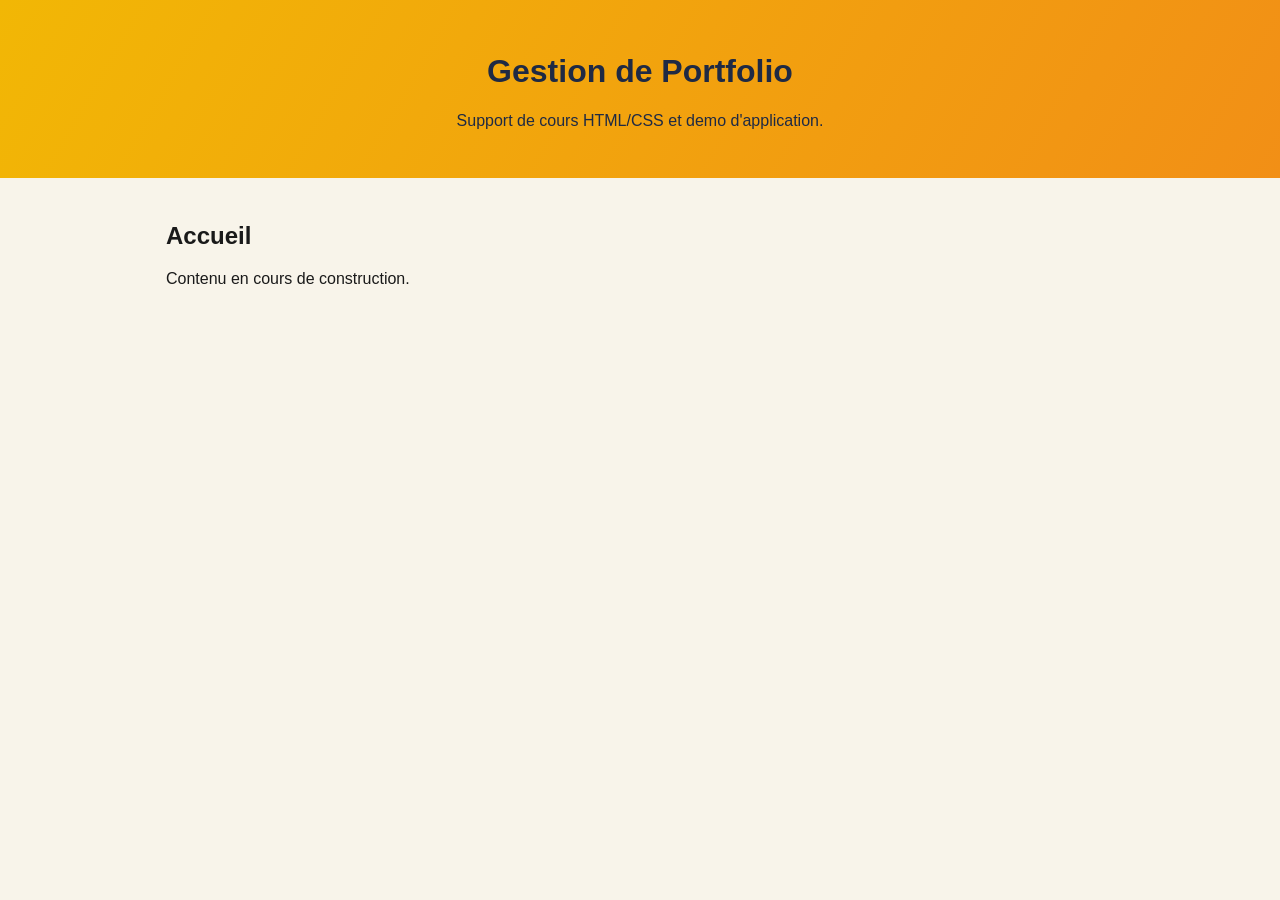
==== index.html @ 3a632401 "feat(template): ajouter entete commun sur toutes les pages" ====
<!DOCTYPE html>
<html lang="fr">
  <head>
    <meta charset="UTF-8" />
    <meta name="viewport" content="width=device-width, initial-scale=1.0" />
    <title>FULLSTACK_PORTFOLIO - Cours et Demo</title>
    <link rel="stylesheet" href="styles.css" />
  </head>
  <body>
    <header class="site-header">
      <h1>Gestion de Portfolio</h1>
      <p>Support de cours HTML/CSS et demo d'application.</p>
    </header>

    <main>
      <section>
        <h2>Accueil</h2>
        <p>Contenu en cours de construction.</p>
      </section>
    </main>
  </body>
</html>
---- styles.css ----
:root {
  --brand-900: #1f2a44;
  --paper: #f8f4ea;
}

* {
  box-sizing: border-box;
}

body {
  margin: 0;
  font-family: "Trebuchet MS", "Segoe UI", sans-serif;
  background: var(--paper);
  color: #1a1a1a;
}

.site-header {
  padding: 2rem 1rem;
  text-align: center;
  background: linear-gradient(120deg, #f2b705, #f28f16);
  color: var(--brand-900);
}

main {
  max-width: 980px;
  margin: 0 auto;
  padding: 1.5rem 1rem;
}
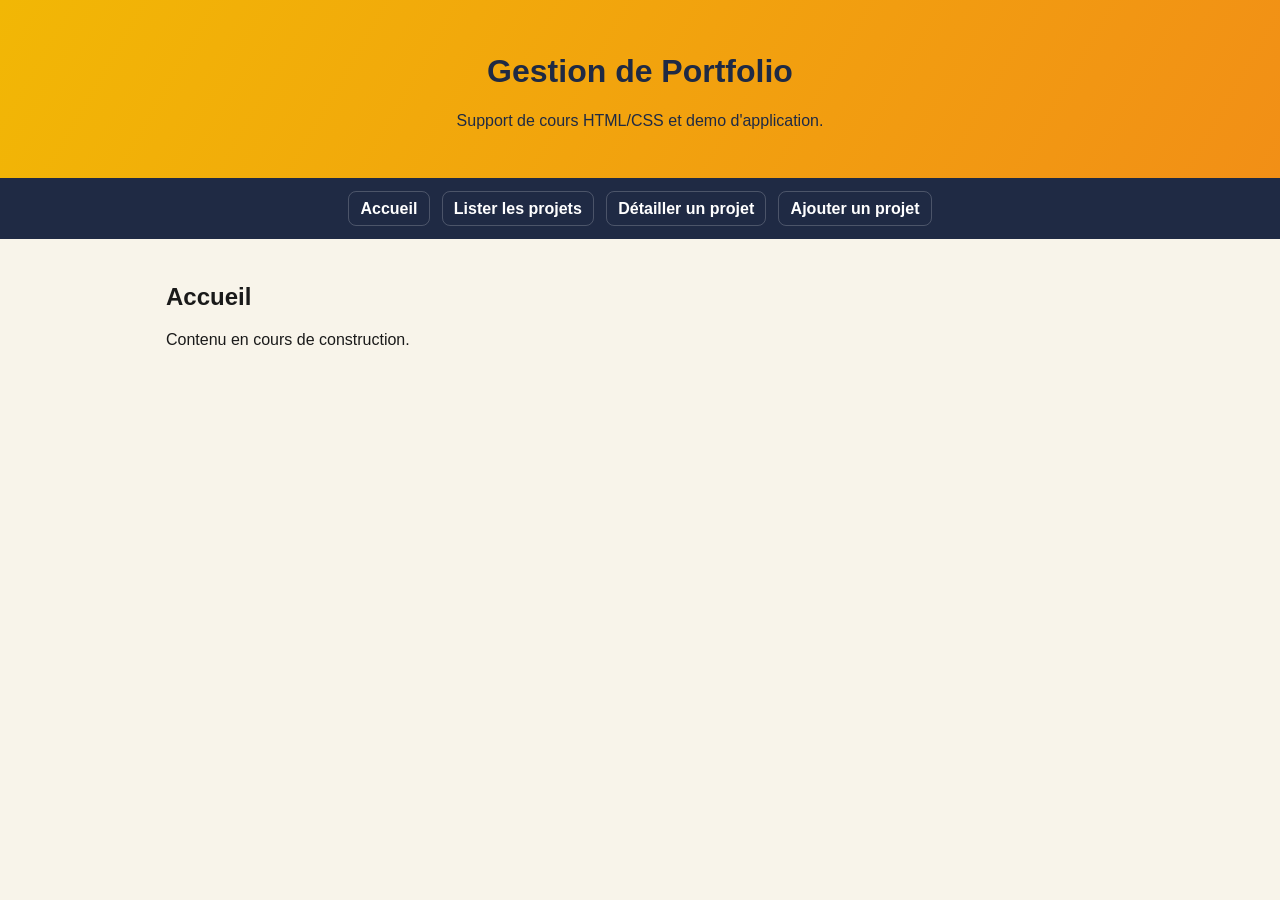
==== commit e272350d: "feat(template): ajouter navigation commune" ====
--- a/index.html
+++ b/index.html
@@ -12,6 +12,13 @@
       <p>Support de cours HTML/CSS et demo d'application.</p>
     </header>
 
+    <nav class="site-nav" aria-label="Navigation principale">
+      <a href="index.html">Accueil</a>
+      <a href="lister-projets.html">Lister les projets</a>
+      <a href="detailler-projet.html">Détailler un projet</a>
+      <a href="ajouter-projet.html">Ajouter un projet</a>
+    </nav>
+
     <main>
       <section>
         <h2>Accueil</h2>
--- a/styles.css
+++ b/styles.css
@@ -21,6 +21,29 @@
   color: var(--brand-900);
 }
 
+.site-nav {
+  display: flex;
+  flex-wrap: wrap;
+  gap: 0.75rem;
+  justify-content: center;
+  padding: 0.85rem 1rem;
+  background: #1f2a44;
+}
+
+.site-nav a {
+  text-decoration: none;
+  color: #ffffff;
+  font-weight: 700;
+  padding: 0.45rem 0.7rem;
+  border-radius: 8px;
+  border: 1px solid rgba(255, 255, 255, 0.2);
+}
+
+.site-nav a:hover,
+.site-nav a:focus-visible {
+  background: rgba(255, 255, 255, 0.2);
+}
+
 main {
   max-width: 980px;
   margin: 0 auto;
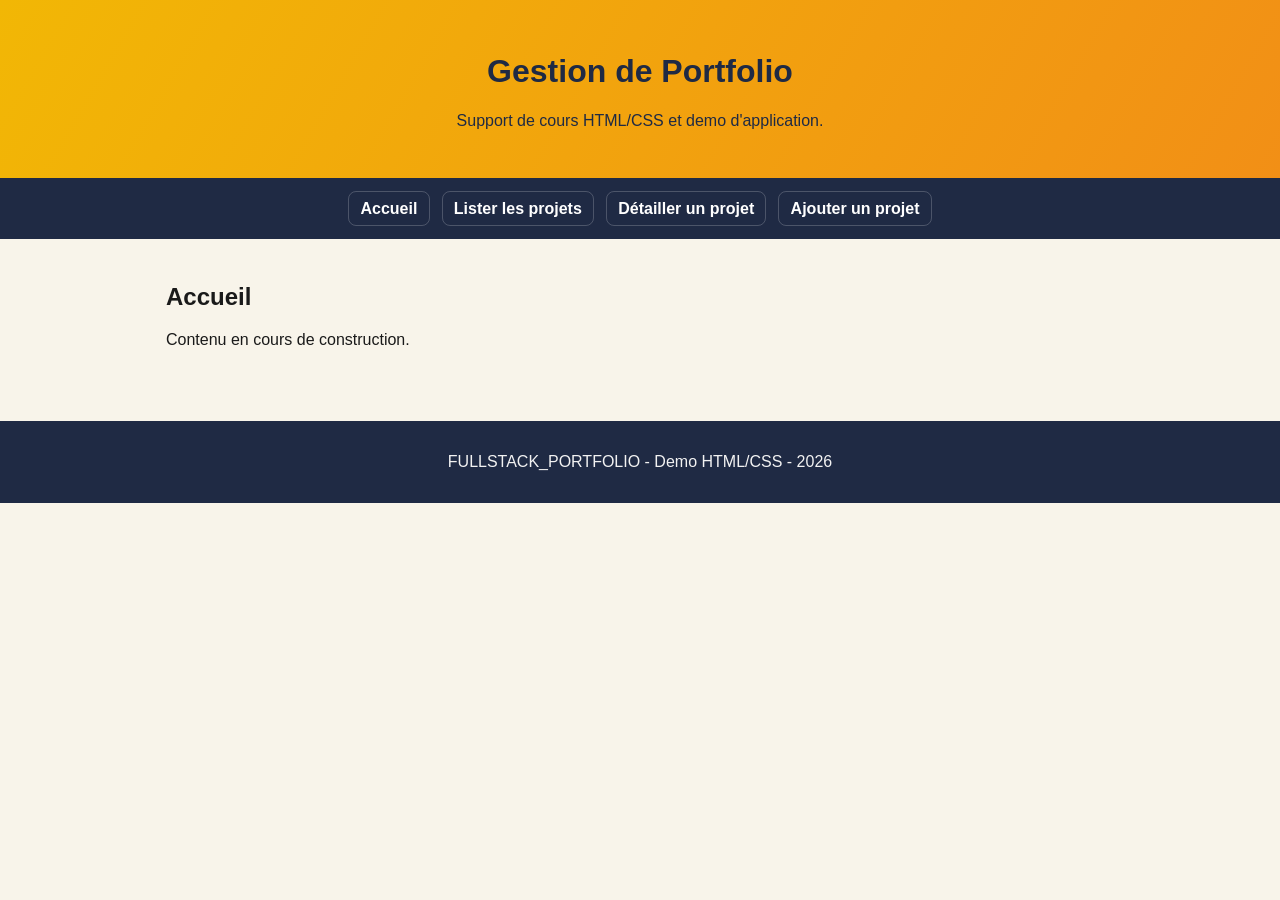
==== commit 5465bb12: "feat(template): ajouter pied de page commun" ====
--- a/index.html
+++ b/index.html
@@ -25,5 +25,9 @@
         <p>Contenu en cours de construction.</p>
       </section>
     </main>
+
+    <footer class="site-footer">
+      <p>FULLSTACK_PORTFOLIO - Demo HTML/CSS - 2026</p>
+    </footer>
   </body>
 </html>
--- a/styles.css
+++ b/styles.css
@@ -49,3 +49,11 @@
   margin: 0 auto;
   padding: 1.5rem 1rem;
 }
+
+.site-footer {
+  margin-top: 2rem;
+  text-align: center;
+  padding: 1rem;
+  background: #1f2a44;
+  color: #f2f2f2;
+}
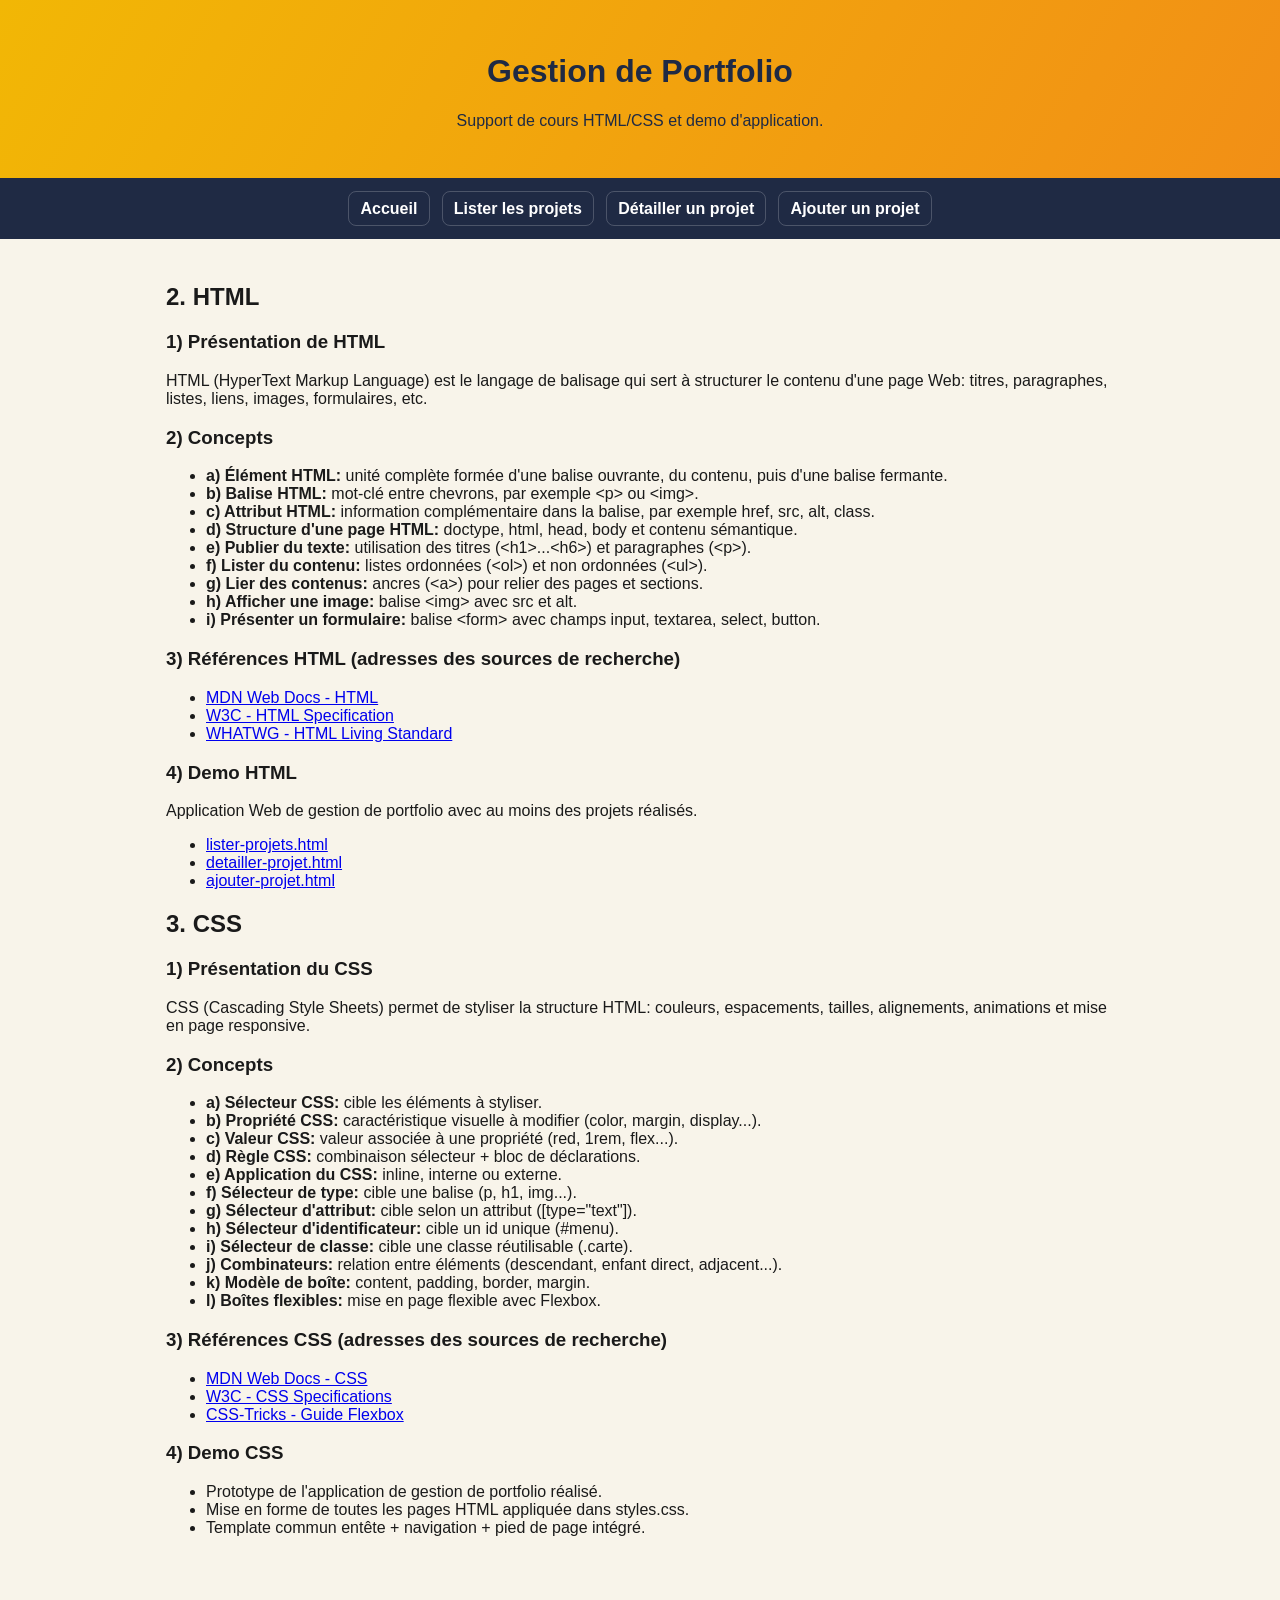
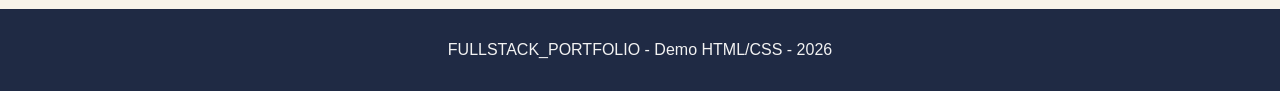
==== commit c88a3a04: "feat(html): ajouter presentation concepts references et demo" ====
--- a/index.html
+++ b/index.html
@@ -20,9 +20,88 @@
     </nav>
 
     <main>
-      <section>
-        <h2>Accueil</h2>
-        <p>Contenu en cours de construction.</p>
+      <section class="panel">
+        <h2>2. HTML</h2>
+
+        <h3>1) Présentation de HTML</h3>
+        <p>
+          HTML (HyperText Markup Language) est le langage de balisage qui sert à structurer le contenu d'une page Web: titres, paragraphes, listes, liens, images, formulaires, etc.
+        </p>
+
+        <h3>2) Concepts</h3>
+        <ul>
+          <li><strong>a) Élément HTML:</strong> unité complète formée d'une balise ouvrante, du contenu, puis d'une balise fermante.</li>
+          <li><strong>b) Balise HTML:</strong> mot-clé entre chevrons, par exemple &lt;p&gt; ou &lt;img&gt;.</li>
+          <li><strong>c) Attribut HTML:</strong> information complémentaire dans la balise, par exemple href, src, alt, class.</li>
+          <li><strong>d) Structure d'une page HTML:</strong> doctype, html, head, body et contenu sémantique.</li>
+          <li><strong>e) Publier du texte:</strong> utilisation des titres (&lt;h1&gt;...&lt;h6&gt;) et paragraphes (&lt;p&gt;).</li>
+          <li><strong>f) Lister du contenu:</strong> listes ordonnées (&lt;ol&gt;) et non ordonnées (&lt;ul&gt;).</li>
+          <li><strong>g) Lier des contenus:</strong> ancres (&lt;a&gt;) pour relier des pages et sections.</li>
+          <li><strong>h) Afficher une image:</strong> balise &lt;img&gt; avec src et alt.</li>
+          <li><strong>i) Présenter un formulaire:</strong> balise &lt;form&gt; avec champs input, textarea, select, button.</li>
+        </ul>
+      </section>
+
+      <section class="panel">
+        <h3>3) Références HTML (adresses des sources de recherche)</h3>
+        <ul>
+          <li><a href="https://developer.mozilla.org/fr/docs/Web/HTML" target="_blank" rel="noopener noreferrer">MDN Web Docs - HTML</a></li>
+          <li><a href="https://www.w3.org/TR/html52/" target="_blank" rel="noopener noreferrer">W3C - HTML Specification</a></li>
+          <li><a href="https://html.spec.whatwg.org/" target="_blank" rel="noopener noreferrer">WHATWG - HTML Living Standard</a></li>
+        </ul>
+      </section>
+
+      <section class="panel">
+        <h3>4) Demo HTML</h3>
+        <p>Application Web de gestion de portfolio avec au moins des projets réalisés.</p>
+        <ul>
+          <li><a href="lister-projets.html">lister-projets.html</a></li>
+          <li><a href="detailler-projet.html">detailler-projet.html</a></li>
+          <li><a href="ajouter-projet.html">ajouter-projet.html</a></li>
+        </ul>
+      </section>
+
+      <section class="panel">
+        <h2>3. CSS</h2>
+
+        <h3>1) Présentation du CSS</h3>
+        <p>
+          CSS (Cascading Style Sheets) permet de styliser la structure HTML: couleurs, espacements, tailles, alignements, animations et mise en page responsive.
+        </p>
+
+        <h3>2) Concepts</h3>
+        <ul>
+          <li><strong>a) Sélecteur CSS:</strong> cible les éléments à styliser.</li>
+          <li><strong>b) Propriété CSS:</strong> caractéristique visuelle à modifier (color, margin, display...).</li>
+          <li><strong>c) Valeur CSS:</strong> valeur associée à une propriété (red, 1rem, flex...).</li>
+          <li><strong>d) Règle CSS:</strong> combinaison sélecteur + bloc de déclarations.</li>
+          <li><strong>e) Application du CSS:</strong> inline, interne ou externe.</li>
+          <li><strong>f) Sélecteur de type:</strong> cible une balise (p, h1, img...).</li>
+          <li><strong>g) Sélecteur d'attribut:</strong> cible selon un attribut ([type="text"]).</li>
+          <li><strong>h) Sélecteur d'identificateur:</strong> cible un id unique (#menu).</li>
+          <li><strong>i) Sélecteur de classe:</strong> cible une classe réutilisable (.carte).</li>
+          <li><strong>j) Combinateurs:</strong> relation entre éléments (descendant, enfant direct, adjacent...).</li>
+          <li><strong>k) Modèle de boîte:</strong> content, padding, border, margin.</li>
+          <li><strong>l) Boîtes flexibles:</strong> mise en page flexible avec Flexbox.</li>
+        </ul>
+      </section>
+
+      <section class="panel">
+        <h3>3) Références CSS (adresses des sources de recherche)</h3>
+        <ul>
+          <li><a href="https://developer.mozilla.org/fr/docs/Web/CSS" target="_blank" rel="noopener noreferrer">MDN Web Docs - CSS</a></li>
+          <li><a href="https://www.w3.org/TR/CSS/" target="_blank" rel="noopener noreferrer">W3C - CSS Specifications</a></li>
+          <li><a href="https://css-tricks.com/snippets/css/a-guide-to-flexbox/" target="_blank" rel="noopener noreferrer">CSS-Tricks - Guide Flexbox</a></li>
+        </ul>
+      </section>
+
+      <section class="panel">
+        <h3>4) Demo CSS</h3>
+        <ul>
+          <li>Prototype de l'application de gestion de portfolio réalisé.</li>
+          <li>Mise en forme de toutes les pages HTML appliquée dans styles.css.</li>
+          <li>Template commun entête + navigation + pied de page intégré.</li>
+        </ul>
       </section>
     </main>
 
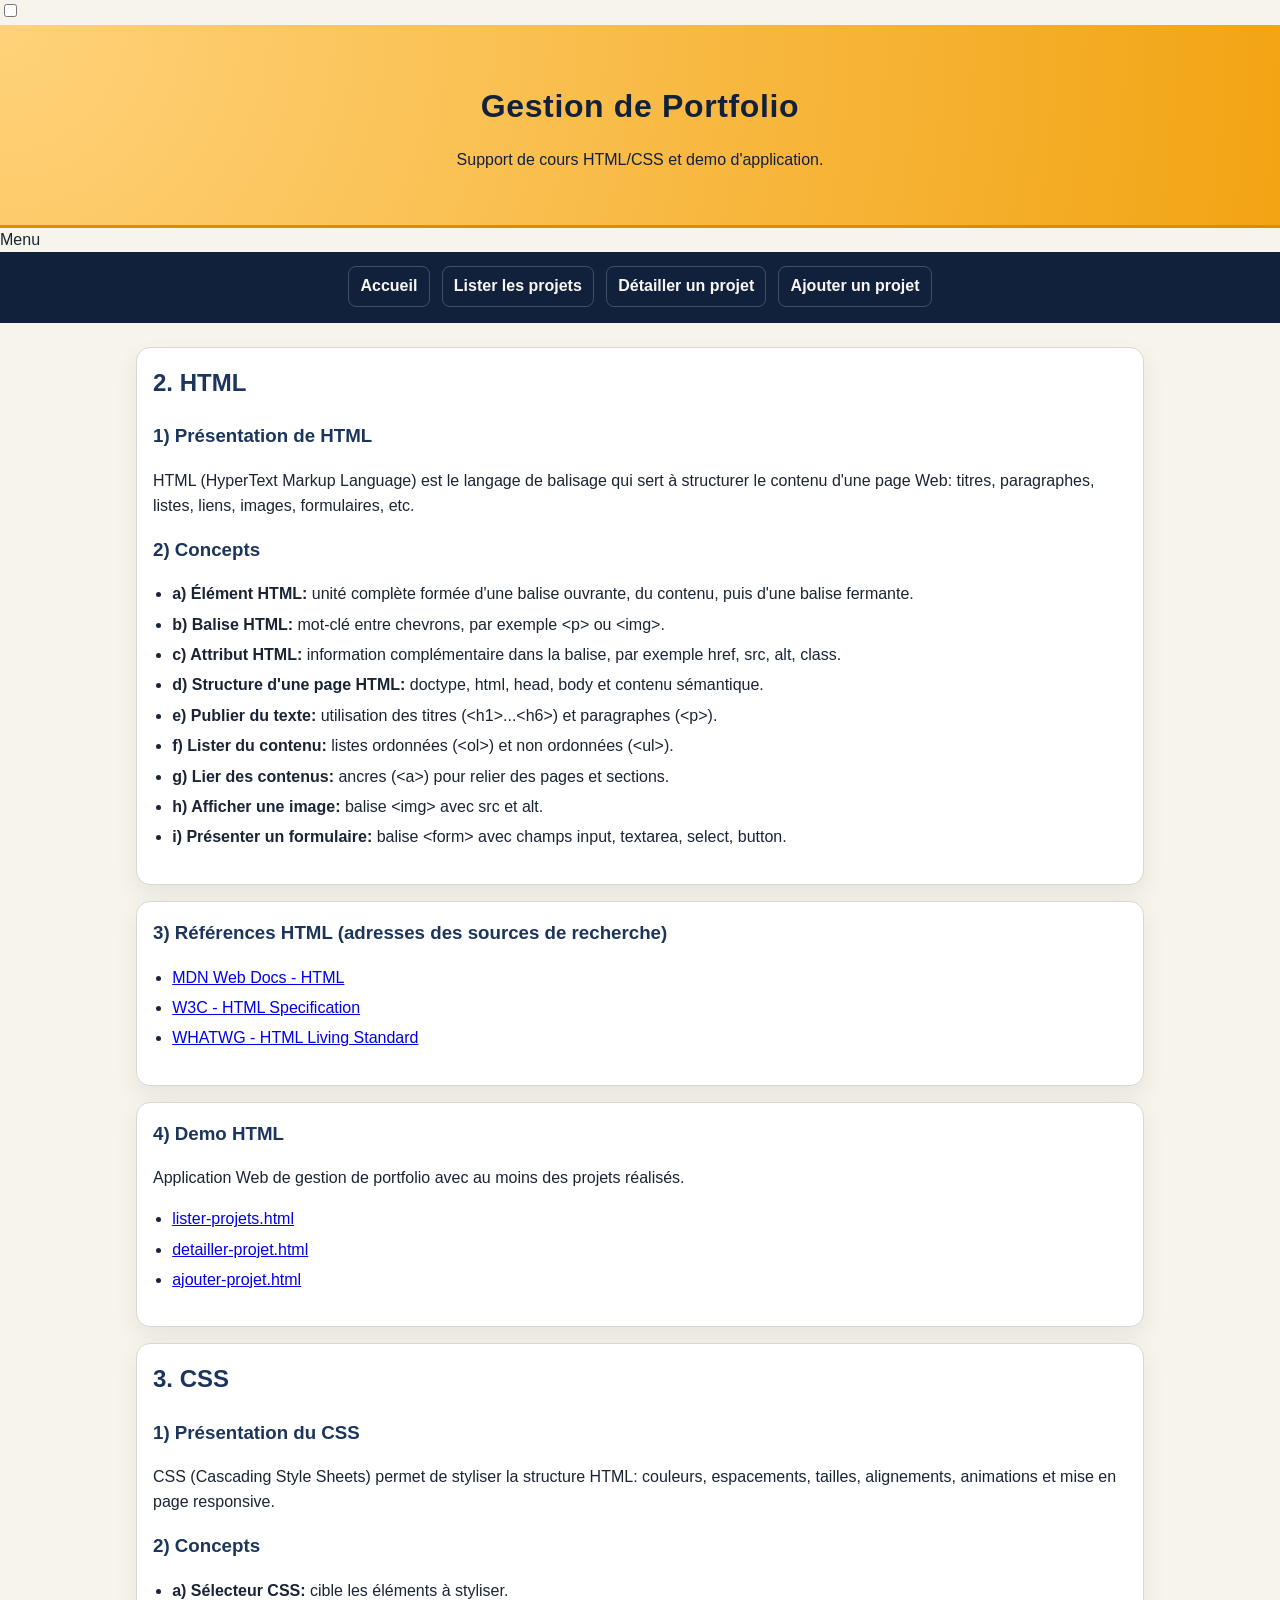
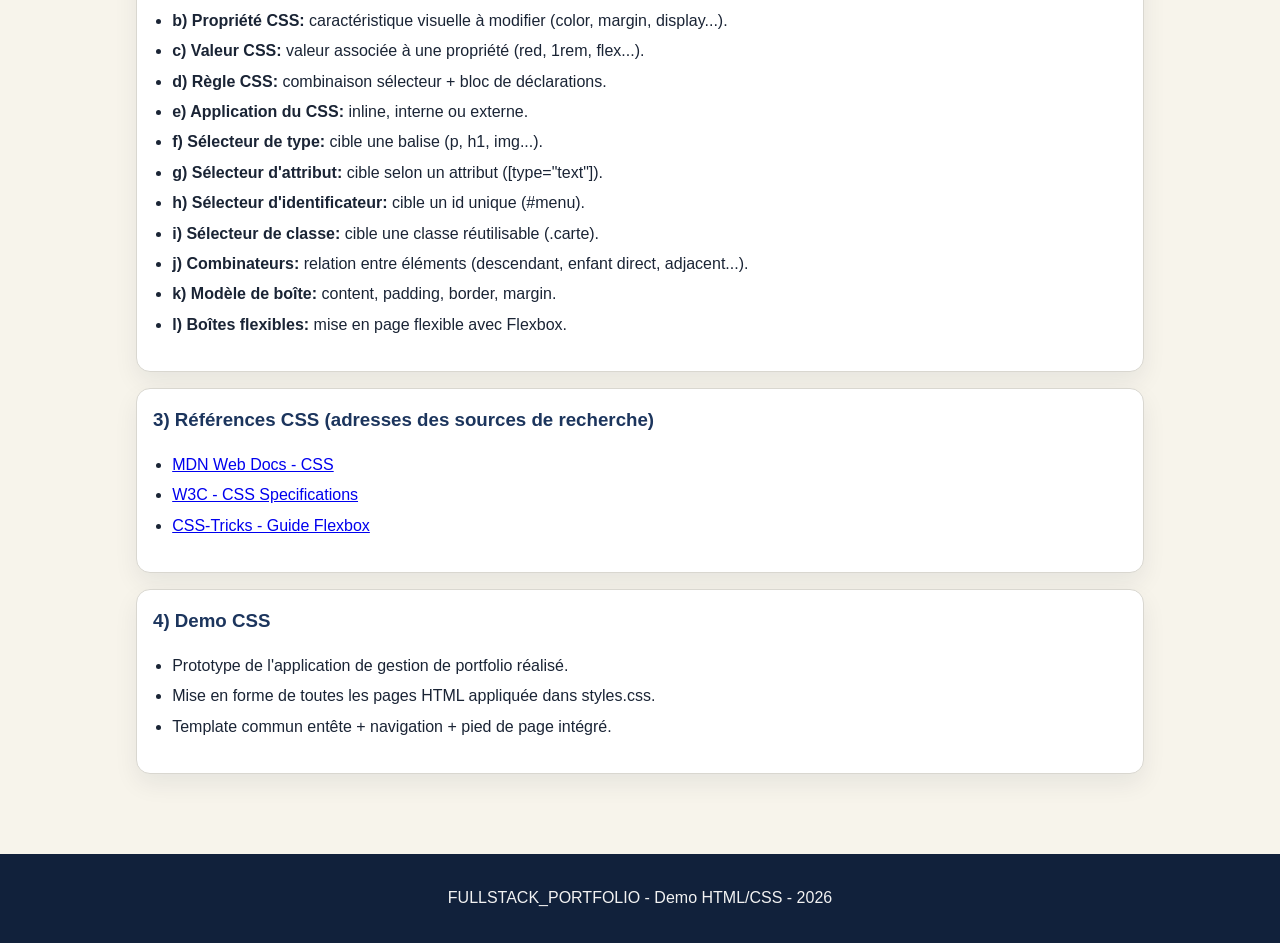
==== commit eed5c7b0: "feat(template): ajouter structure du bouton menu mobile" ====
--- a/index.html
+++ b/index.html
@@ -7,10 +7,17 @@
     <link rel="stylesheet" href="styles.css" />
   </head>
   <body>
+    <input type="checkbox" id="menu-toggle" class="menu-toggle" />
+
     <header class="site-header">
       <h1>Gestion de Portfolio</h1>
       <p>Support de cours HTML/CSS et demo d'application.</p>
     </header>
+
+    <label for="menu-toggle" class="menu-button" aria-label="Ouvrir ou fermer le menu de navigation">
+      <span class="menu-icon" aria-hidden="true"></span>
+      Menu
+    </label>
 
     <nav class="site-nav" aria-label="Navigation principale">
       <a href="index.html">Accueil</a>
--- a/styles.css
+++ b/styles.css
@@ -1,6 +1,13 @@
 :root {
-  --brand-900: #1f2a44;
-  --paper: #f8f4ea;
+  --ink-900: #11213b;
+  --ink-700: #1c355d;
+  --ink-500: #2a4a7f;
+  --accent-500: #f2a413;
+  --accent-300: #ffd27a;
+  --paper: #f7f4eb;
+  --card: #ffffff;
+  --danger: #b93535;
+  --line: #d9d7d0;
 }
 
 * {
@@ -9,16 +16,23 @@
 
 body {
   margin: 0;
-  font-family: "Trebuchet MS", "Segoe UI", sans-serif;
+  font-family: "Verdana", "Geneva", sans-serif;
+  line-height: 1.55;
   background: var(--paper);
-  color: #1a1a1a;
+  color: #1a2435;
 }
 
 .site-header {
-  padding: 2rem 1rem;
+  padding: 2.25rem 1rem;
   text-align: center;
-  background: linear-gradient(120deg, #f2b705, #f28f16);
-  color: var(--brand-900);
+  background: radial-gradient(circle at top left, var(--accent-300), var(--accent-500));
+  color: var(--ink-900);
+  border-bottom: 3px solid #e08b00;
+}
+
+.site-header h1 {
+  margin-bottom: 0.4rem;
+  letter-spacing: 0.04rem;
 }
 
 .site-nav {
@@ -26,34 +40,199 @@
   flex-wrap: wrap;
   gap: 0.75rem;
   justify-content: center;
-  padding: 0.85rem 1rem;
-  background: #1f2a44;
+  padding: 0.85rem 1rem 1rem;
+  background: var(--ink-900);
 }
 
 .site-nav a {
   text-decoration: none;
-  color: #ffffff;
+  color: #f7f7f7;
   font-weight: 700;
   padding: 0.45rem 0.7rem;
   border-radius: 8px;
   border: 1px solid rgba(255, 255, 255, 0.2);
+  transition: background-color 0.25s ease, transform 0.25s ease;
 }
 
 .site-nav a:hover,
 .site-nav a:focus-visible {
   background: rgba(255, 255, 255, 0.2);
+  transform: translateY(-1px);
 }
 
 main {
-  max-width: 980px;
+  max-width: 1040px;
   margin: 0 auto;
-  padding: 1.5rem 1rem;
+  padding: 1.5rem 1rem 2rem;
+}
+
+h2,
+h3 {
+  color: var(--ink-700);
+}
+
+.panel {
+  background: var(--card);
+  border: 1px solid var(--line);
+  border-radius: 14px;
+  margin-bottom: 1rem;
+  padding: 1rem 1rem 1.1rem;
+  box-shadow: 0 10px 25px rgba(17, 33, 59, 0.07);
+}
+
+.panel > h2,
+.panel > h3 {
+  margin-top: 0;
+}
+
+.panel ul {
+  padding-left: 1.2rem;
+}
+
+.project-list {
+  list-style: none;
+  padding: 0;
+  margin: 1rem 0 0;
+  display: flex;
+  flex-wrap: wrap;
+  gap: 1rem;
+}
+
+.project-card {
+  width: min(100%, 320px);
+  background: #fffefb;
+  border: 1px solid var(--line);
+  border-radius: 12px;
+  padding: 0.85rem;
+  display: flex;
+  flex-direction: column;
+  gap: 0.65rem;
+}
+
+.project-title {
+  color: var(--ink-700);
+  font-size: 1.05rem;
+  font-weight: 700;
+}
+
+.project-card img {
+  width: 100%;
+  aspect-ratio: 16 / 9;
+  object-fit: cover;
+  border-radius: 8px;
+}
+
+.project-card button {
+  border: none;
+  border-radius: 8px;
+  background: var(--danger);
+  color: #ffffff;
+  font-weight: 700;
+  padding: 0.55rem 0.8rem;
+  cursor: pointer;
+}
+
+.project-card button:hover {
+  background: #952b2b;
+}
+
+.project-detail img {
+  width: 100%;
+  max-width: 720px;
+  border-radius: 10px;
+  border: 1px solid var(--line);
+}
+
+.back-link {
+  display: inline-block;
+  margin-top: 0.5rem;
+  background: var(--ink-500);
+  color: #fff;
+  text-decoration: none;
+  border-radius: 8px;
+  padding: 0.55rem 0.85rem;
+}
+
+.back-link:hover {
+  background: var(--ink-700);
+}
+
+.project-form {
+  display: flex;
+  flex-direction: column;
+  gap: 0.7rem;
+}
+
+.project-form label {
+  font-weight: 700;
+  color: var(--ink-700);
+}
+
+.project-form input,
+.project-form textarea {
+  width: 100%;
+  border: 1px solid #bfc5d1;
+  border-radius: 10px;
+  padding: 0.65rem 0.8rem;
+  font: inherit;
+  background: #fff;
+}
+
+.project-form input[type="month"] {
+  max-width: 210px;
+}
+
+.project-form textarea {
+  min-height: 130px;
+  resize: vertical;
+}
+
+.project-form button {
+  margin-top: 0.5rem;
+  max-width: 250px;
+  border: none;
+  border-radius: 10px;
+  background: var(--ink-700);
+  color: #ffffff;
+  font-weight: 700;
+  padding: 0.7rem 0.95rem;
+  cursor: pointer;
+}
+
+.project-form button:hover {
+  background: var(--ink-900);
+}
+
+.panel ul li + li {
+  margin-top: 0.35rem;
 }
 
 .site-footer {
   margin-top: 2rem;
   text-align: center;
   padding: 1rem;
-  background: #1f2a44;
+  background: var(--ink-900);
   color: #f2f2f2;
 }
+
+@media (max-width: 720px) {
+  .site-header {
+    padding: 1.6rem 0.9rem;
+  }
+
+  .site-nav {
+    justify-content: flex-start;
+  }
+
+  .site-nav a {
+    font-size: 0.92rem;
+  }
+
+  .project-list {
+    flex-direction: column;
+  }
+
+  .project-card {
+    width: 100%;
+  }
+}
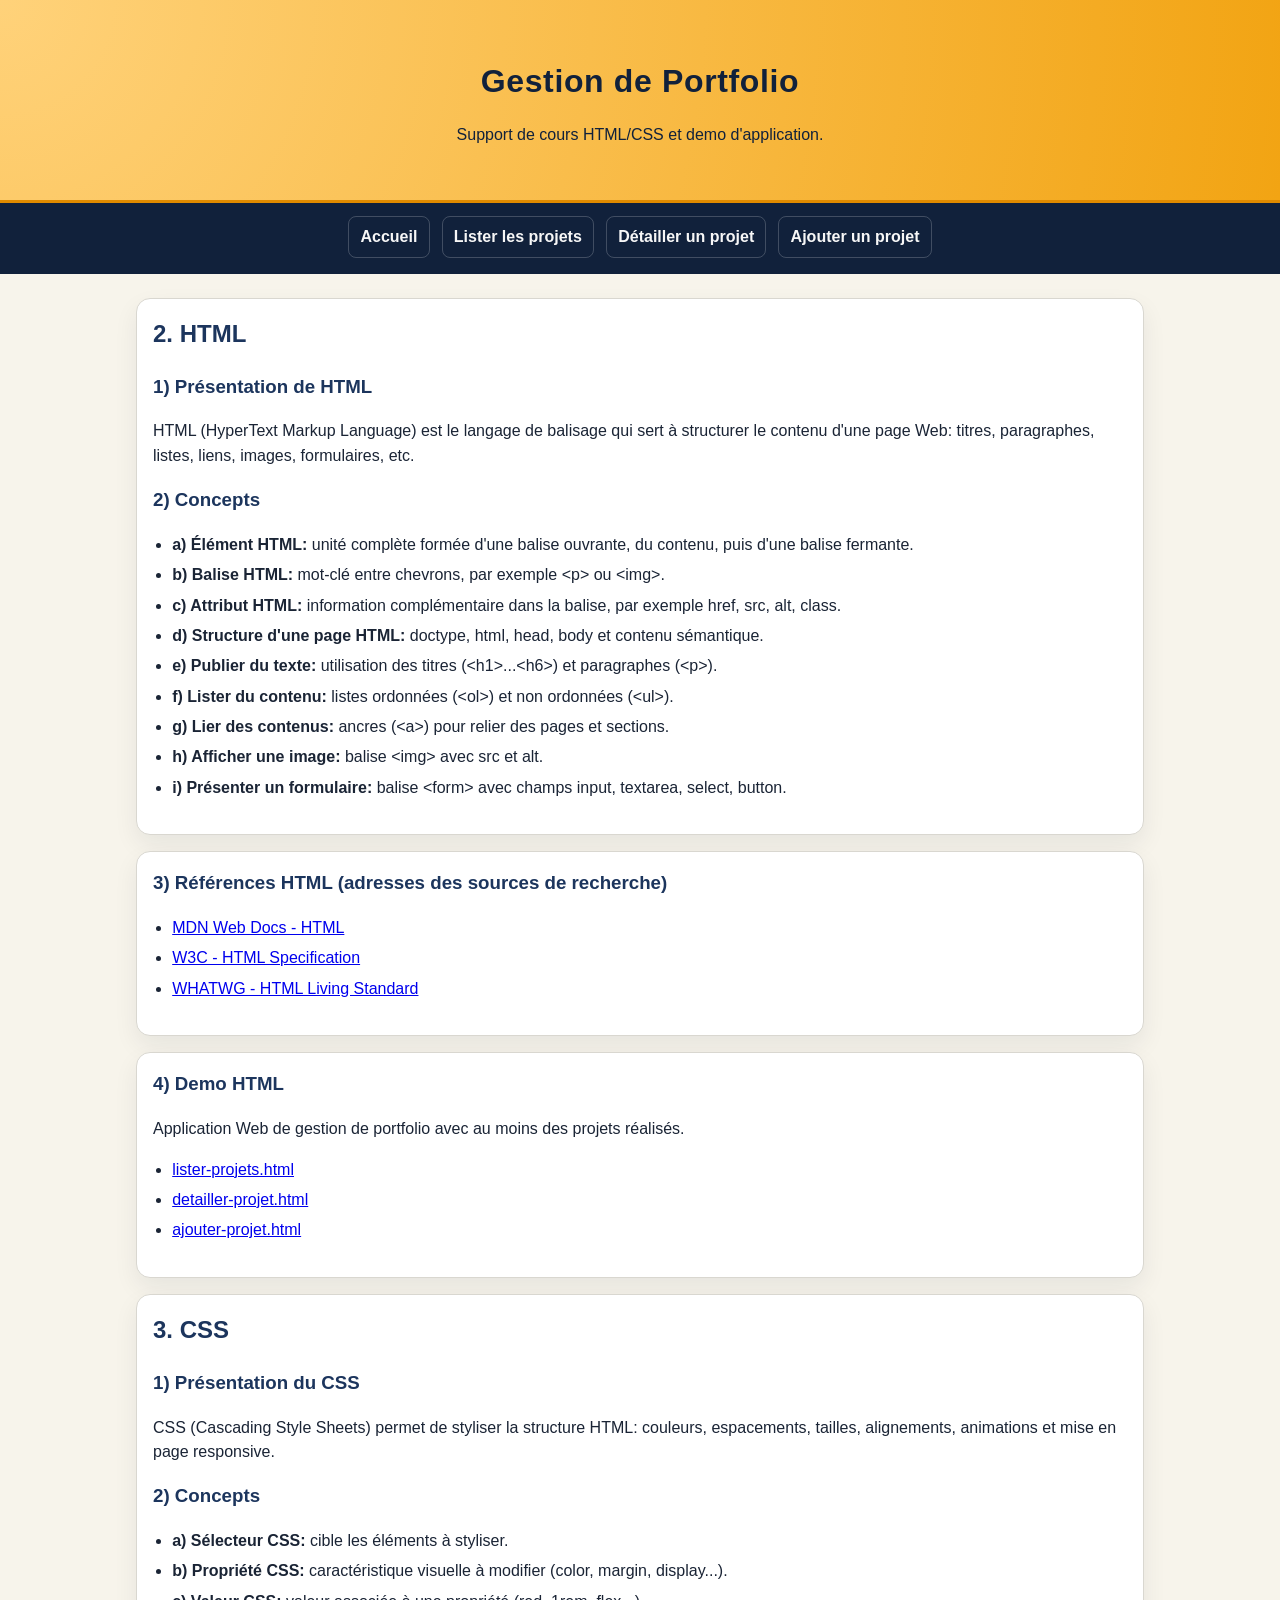
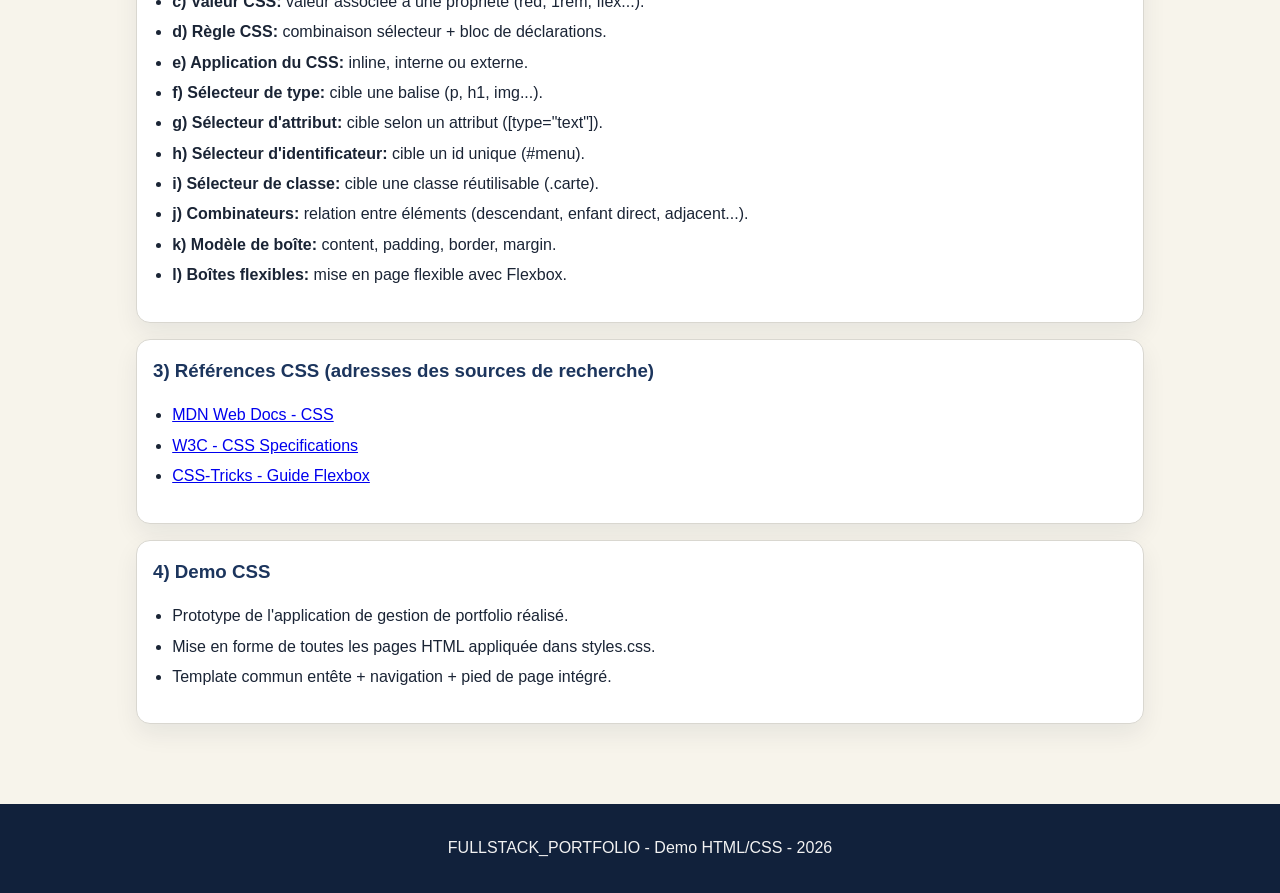
==== commit 8d6406cb: "fix(template): repositionner le bouton menu dans lentete" ====
--- a/index.html
+++ b/index.html
@@ -10,14 +10,13 @@
     <input type="checkbox" id="menu-toggle" class="menu-toggle" />
 
     <header class="site-header">
+      <label for="menu-toggle" class="menu-button" aria-label="Ouvrir ou fermer le menu de navigation">
+        <span class="menu-icon" aria-hidden="true"></span>
+        Menu
+      </label>
       <h1>Gestion de Portfolio</h1>
       <p>Support de cours HTML/CSS et demo d'application.</p>
     </header>
-
-    <label for="menu-toggle" class="menu-button" aria-label="Ouvrir ou fermer le menu de navigation">
-      <span class="menu-icon" aria-hidden="true"></span>
-      Menu
-    </label>
 
     <nav class="site-nav" aria-label="Navigation principale">
       <a href="index.html">Accueil</a>
--- a/styles.css
+++ b/styles.css
@@ -22,6 +22,12 @@
   color: #1a2435;
 }
 
+.menu-toggle {
+  position: absolute;
+  opacity: 0;
+  pointer-events: none;
+}
+
 .site-header {
   padding: 2.25rem 1rem;
   text-align: center;
@@ -58,6 +64,36 @@
 .site-nav a:focus-visible {
   background: rgba(255, 255, 255, 0.2);
   transform: translateY(-1px);
+}
+
+.menu-button {
+  display: none;
+}
+
+.menu-icon {
+  width: 14px;
+  height: 2px;
+  background: currentColor;
+  display: inline-block;
+  position: relative;
+}
+
+.menu-icon::before,
+.menu-icon::after {
+  content: "";
+  width: 14px;
+  height: 2px;
+  background: currentColor;
+  position: absolute;
+  left: 0;
+}
+
+.menu-icon::before {
+  top: -5px;
+}
+
+.menu-icon::after {
+  top: 5px;
 }
 
 main {
@@ -220,12 +256,56 @@
     padding: 1.6rem 0.9rem;
   }
 
+  .menu-button {
+    display: inline-flex;
+    align-items: center;
+    gap: 0.5rem;
+    position: fixed;
+    top: 0.8rem;
+    right: 0.8rem;
+    z-index: 20;
+    background: var(--ink-900);
+    color: #ffffff;
+    border: 1px solid rgba(255, 255, 255, 0.35);
+    border-radius: 999px;
+    padding: 0.45rem 0.8rem;
+    font-size: 0.9rem;
+    font-weight: 700;
+    cursor: pointer;
+    box-shadow: 0 8px 22px rgba(0, 0, 0, 0.22);
+  }
+
   .site-nav {
-    justify-content: flex-start;
+    display: none;
+    flex-direction: column;
+    align-items: stretch;
+    gap: 0.55rem;
+    padding: 0.8rem;
+    margin: 0.6rem 0.9rem 0;
+    border-radius: 10px;
+    background: var(--ink-900);
   }
 
   .site-nav a {
-    font-size: 0.92rem;
+    font-size: 0.94rem;
+  }
+
+  .menu-toggle:checked + .site-header + .menu-button + .site-nav {
+    display: flex;
+  }
+
+  .menu-toggle:checked + .site-header + .menu-button .menu-icon {
+    background: transparent;
+  }
+
+  .menu-toggle:checked + .site-header + .menu-button .menu-icon::before {
+    top: 0;
+    transform: rotate(45deg);
+  }
+
+  .menu-toggle:checked + .site-header + .menu-button .menu-icon::after {
+    top: 0;
+    transform: rotate(-45deg);
   }
 
   .project-list {
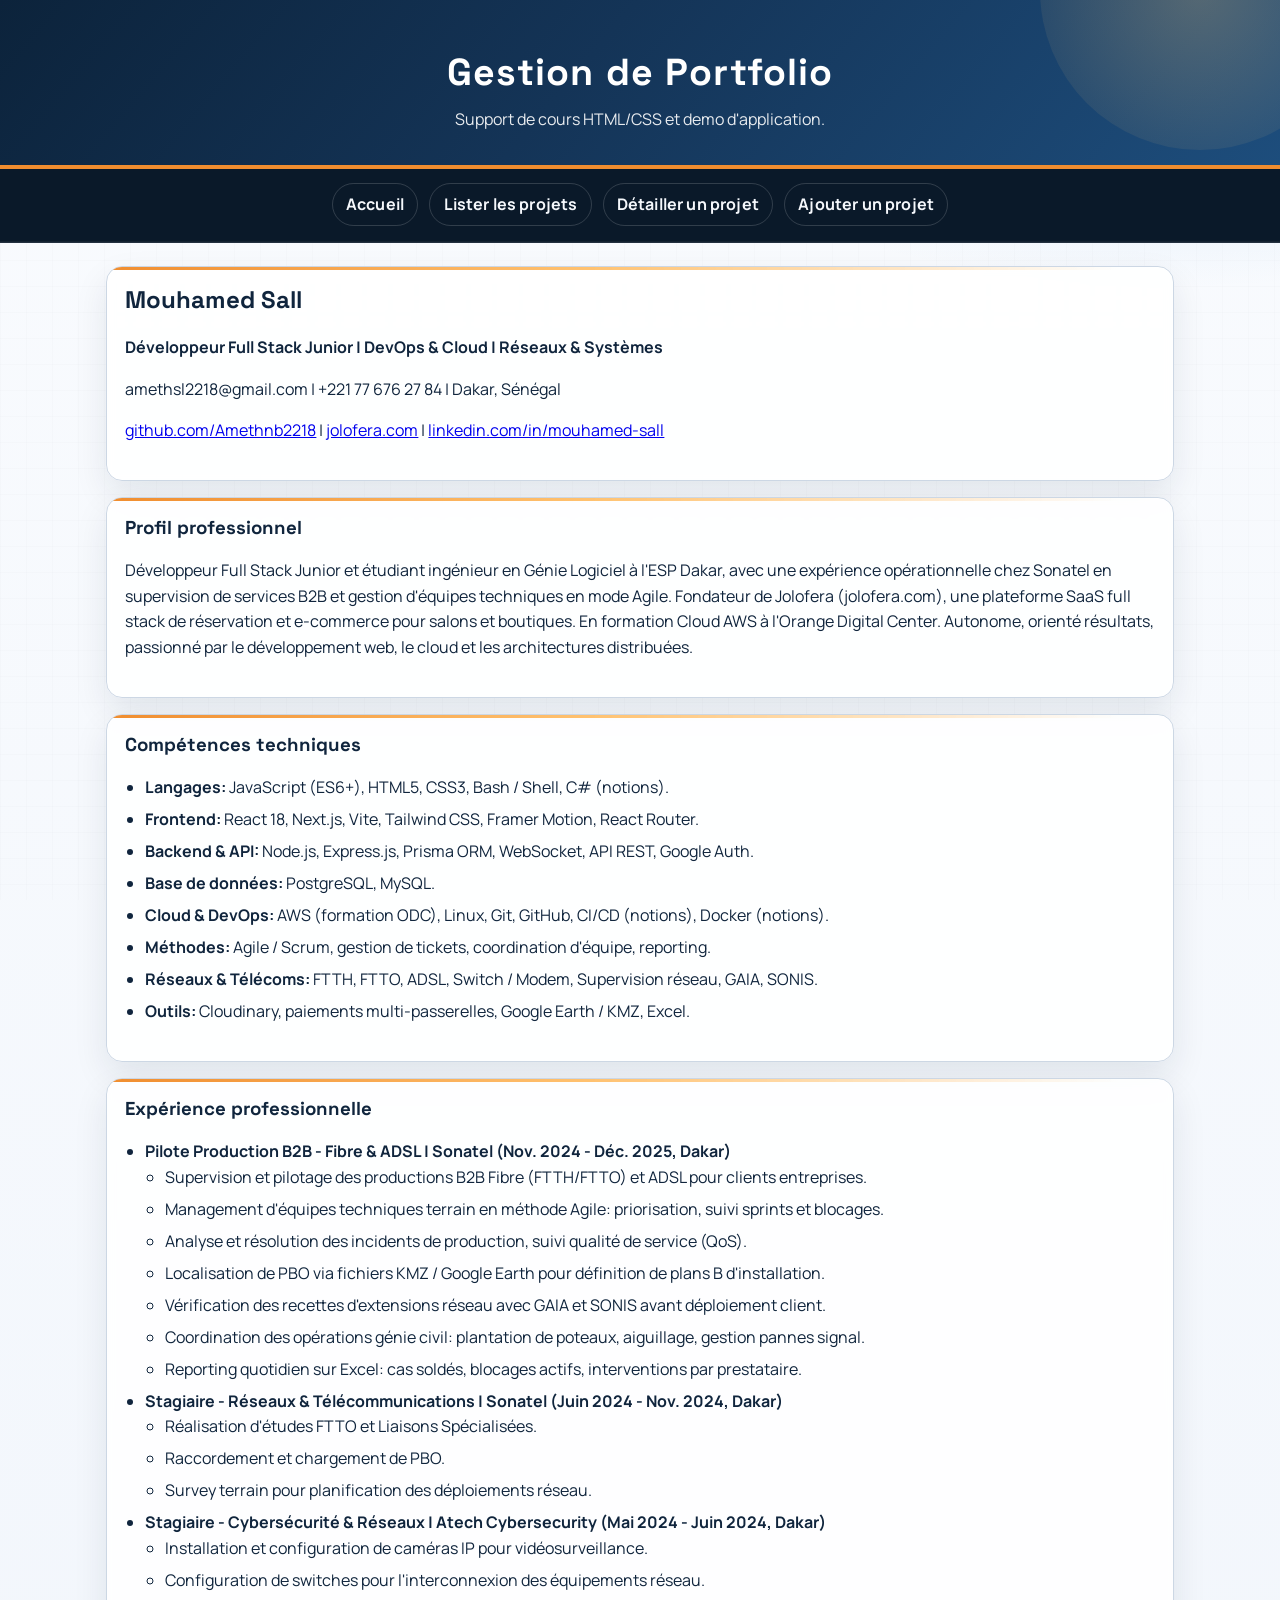
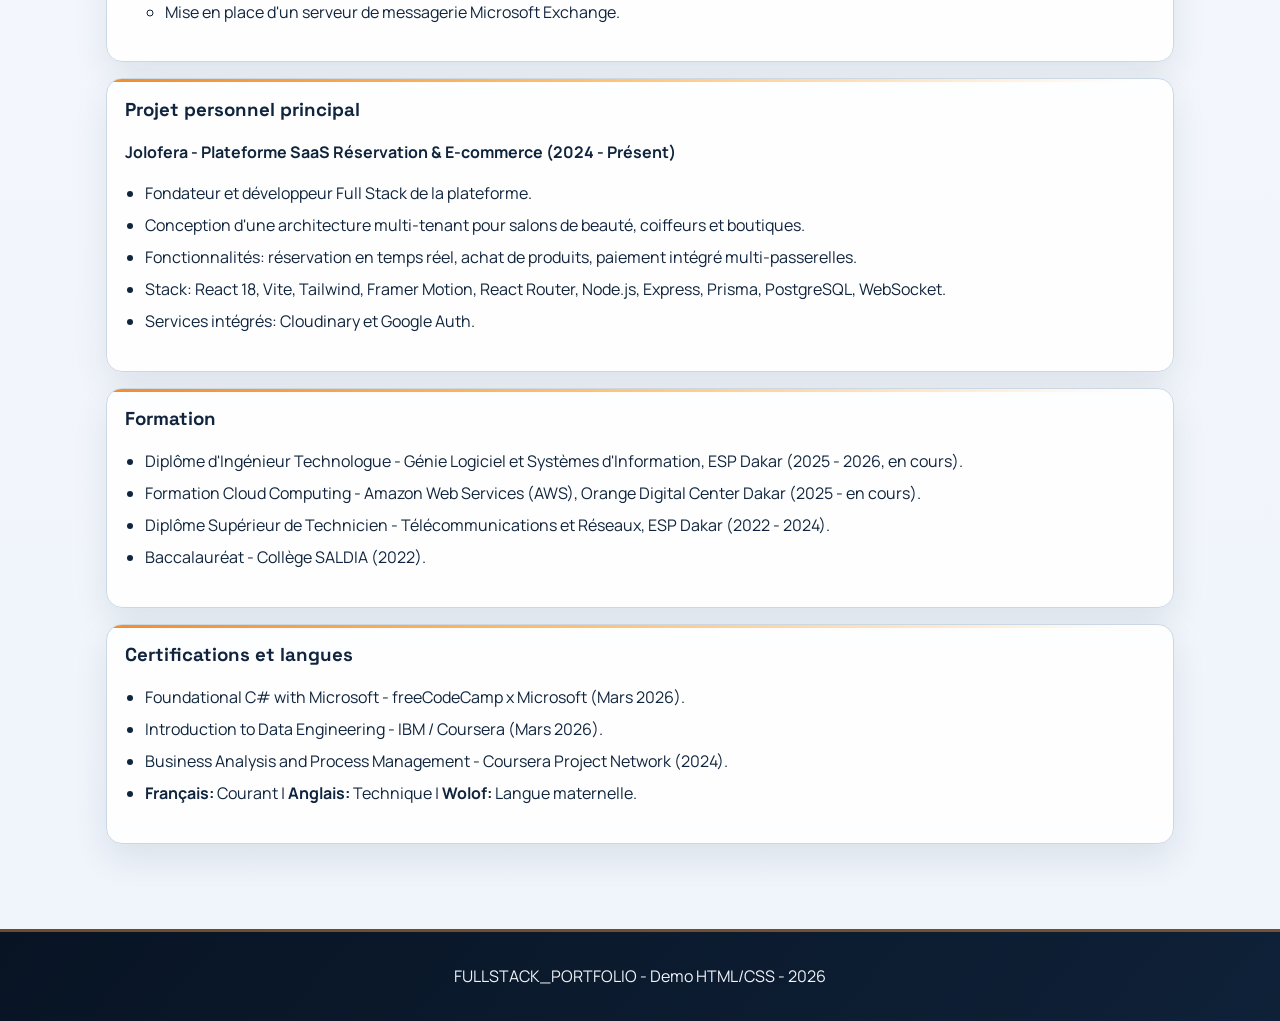
==== commit e28c9ef9: "feat(index): renseigner le profil complet de Mouhamed Sall" ====
--- a/index.html
+++ b/index.html
@@ -27,86 +27,104 @@
 
     <main>
       <section class="panel">
-        <h2>2. HTML</h2>
+        <h2>Mouhamed Sall</h2>
+        <p><strong>Développeur Full Stack Junior | DevOps &amp; Cloud | Réseaux &amp; Systèmes</strong></p>
+        <p>
+          amethsl2218@gmail.com | +221 77 676 27 84 | Dakar, Sénégal
+        </p>
+        <p>
+          <a href="https://github.com/Amethnb2218" target="_blank" rel="noopener noreferrer">github.com/Amethnb2218</a>
+          |
+          <a href="https://jolofera.com" target="_blank" rel="noopener noreferrer">jolofera.com</a>
+          |
+          <a href="https://linkedin.com/in/mouhamed-sall" target="_blank" rel="noopener noreferrer">linkedin.com/in/mouhamed-sall</a>
+        </p>
+      </section>
 
-        <h3>1) Présentation de HTML</h3>
+      <section class="panel">
+        <h3>Profil professionnel</h3>
         <p>
-          HTML (HyperText Markup Language) est le langage de balisage qui sert à structurer le contenu d'une page Web: titres, paragraphes, listes, liens, images, formulaires, etc.
+          Développeur Full Stack Junior et étudiant ingénieur en Génie Logiciel à l'ESP Dakar, avec une expérience opérationnelle chez Sonatel en supervision de services B2B et gestion d'équipes techniques en mode Agile. Fondateur de Jolofera (jolofera.com), une plateforme SaaS full stack de réservation et e-commerce pour salons et boutiques. En formation Cloud AWS à l'Orange Digital Center. Autonome, orienté résultats, passionné par le développement web, le cloud et les architectures distribuées.
         </p>
+      </section>
 
-        <h3>2) Concepts</h3>
+      <section class="panel">
+        <h3>Compétences techniques</h3>
         <ul>
-          <li><strong>a) Élément HTML:</strong> unité complète formée d'une balise ouvrante, du contenu, puis d'une balise fermante.</li>
-          <li><strong>b) Balise HTML:</strong> mot-clé entre chevrons, par exemple &lt;p&gt; ou &lt;img&gt;.</li>
-          <li><strong>c) Attribut HTML:</strong> information complémentaire dans la balise, par exemple href, src, alt, class.</li>
-          <li><strong>d) Structure d'une page HTML:</strong> doctype, html, head, body et contenu sémantique.</li>
-          <li><strong>e) Publier du texte:</strong> utilisation des titres (&lt;h1&gt;...&lt;h6&gt;) et paragraphes (&lt;p&gt;).</li>
-          <li><strong>f) Lister du contenu:</strong> listes ordonnées (&lt;ol&gt;) et non ordonnées (&lt;ul&gt;).</li>
-          <li><strong>g) Lier des contenus:</strong> ancres (&lt;a&gt;) pour relier des pages et sections.</li>
-          <li><strong>h) Afficher une image:</strong> balise &lt;img&gt; avec src et alt.</li>
-          <li><strong>i) Présenter un formulaire:</strong> balise &lt;form&gt; avec champs input, textarea, select, button.</li>
+          <li><strong>Langages:</strong> JavaScript (ES6+), HTML5, CSS3, Bash / Shell, C# (notions).</li>
+          <li><strong>Frontend:</strong> React 18, Next.js, Vite, Tailwind CSS, Framer Motion, React Router.</li>
+          <li><strong>Backend &amp; API:</strong> Node.js, Express.js, Prisma ORM, WebSocket, API REST, Google Auth.</li>
+          <li><strong>Base de données:</strong> PostgreSQL, MySQL.</li>
+          <li><strong>Cloud &amp; DevOps:</strong> AWS (formation ODC), Linux, Git, GitHub, CI/CD (notions), Docker (notions).</li>
+          <li><strong>Méthodes:</strong> Agile / Scrum, gestion de tickets, coordination d'équipe, reporting.</li>
+          <li><strong>Réseaux &amp; Télécoms:</strong> FTTH, FTTO, ADSL, Switch / Modem, Supervision réseau, GAIA, SONIS.</li>
+          <li><strong>Outils:</strong> Cloudinary, paiements multi-passerelles, Google Earth / KMZ, Excel.</li>
         </ul>
       </section>
 
       <section class="panel">
-        <h3>3) Références HTML (adresses des sources de recherche)</h3>
+        <h3>Expérience professionnelle</h3>
         <ul>
-          <li><a href="https://developer.mozilla.org/fr/docs/Web/HTML" target="_blank" rel="noopener noreferrer">MDN Web Docs - HTML</a></li>
-          <li><a href="https://www.w3.org/TR/html52/" target="_blank" rel="noopener noreferrer">W3C - HTML Specification</a></li>
-          <li><a href="https://html.spec.whatwg.org/" target="_blank" rel="noopener noreferrer">WHATWG - HTML Living Standard</a></li>
+          <li>
+            <strong>Pilote Production B2B - Fibre &amp; ADSL | Sonatel (Nov. 2024 - Déc. 2025, Dakar)</strong>
+            <ul>
+              <li>Supervision et pilotage des productions B2B Fibre (FTTH/FTTO) et ADSL pour clients entreprises.</li>
+              <li>Management d'équipes techniques terrain en méthode Agile: priorisation, suivi sprints et blocages.</li>
+              <li>Analyse et résolution des incidents de production, suivi qualité de service (QoS).</li>
+              <li>Localisation de PBO via fichiers KMZ / Google Earth pour définition de plans B d'installation.</li>
+              <li>Vérification des recettes d'extensions réseau avec GAIA et SONIS avant déploiement client.</li>
+              <li>Coordination des opérations génie civil: plantation de poteaux, aiguillage, gestion pannes signal.</li>
+              <li>Reporting quotidien sur Excel: cas soldés, blocages actifs, interventions par prestataire.</li>
+            </ul>
+          </li>
+          <li>
+            <strong>Stagiaire - Réseaux &amp; Télécommunications | Sonatel (Juin 2024 - Nov. 2024, Dakar)</strong>
+            <ul>
+              <li>Réalisation d'études FTTO et Liaisons Spécialisées.</li>
+              <li>Raccordement et chargement de PBO.</li>
+              <li>Survey terrain pour planification des déploiements réseau.</li>
+            </ul>
+          </li>
+          <li>
+            <strong>Stagiaire - Cybersécurité &amp; Réseaux | Atech Cybersecurity (Mai 2024 - Juin 2024, Dakar)</strong>
+            <ul>
+              <li>Installation et configuration de caméras IP pour vidéosurveillance.</li>
+              <li>Configuration de switches pour l'interconnexion des équipements réseau.</li>
+              <li>Mise en place d'un serveur de messagerie Microsoft Exchange.</li>
+            </ul>
+          </li>
         </ul>
       </section>
 
       <section class="panel">
-        <h3>4) Demo HTML</h3>
-        <p>Application Web de gestion de portfolio avec au moins des projets réalisés.</p>
+        <h3>Projet personnel principal</h3>
+        <p><strong>Jolofera - Plateforme SaaS Réservation &amp; E-commerce (2024 - Présent)</strong></p>
         <ul>
-          <li><a href="lister-projets.html">lister-projets.html</a></li>
-          <li><a href="detailler-projet.html">detailler-projet.html</a></li>
-          <li><a href="ajouter-projet.html">ajouter-projet.html</a></li>
+          <li>Fondateur et développeur Full Stack de la plateforme.</li>
+          <li>Conception d'une architecture multi-tenant pour salons de beauté, coiffeurs et boutiques.</li>
+          <li>Fonctionnalités: réservation en temps réel, achat de produits, paiement intégré multi-passerelles.</li>
+          <li>Stack: React 18, Vite, Tailwind, Framer Motion, React Router, Node.js, Express, Prisma, PostgreSQL, WebSocket.</li>
+          <li>Services intégrés: Cloudinary et Google Auth.</li>
         </ul>
       </section>
 
       <section class="panel">
-        <h2>3. CSS</h2>
-
-        <h3>1) Présentation du CSS</h3>
-        <p>
-          CSS (Cascading Style Sheets) permet de styliser la structure HTML: couleurs, espacements, tailles, alignements, animations et mise en page responsive.
-        </p>
-
-        <h3>2) Concepts</h3>
+        <h3>Formation</h3>
         <ul>
-          <li><strong>a) Sélecteur CSS:</strong> cible les éléments à styliser.</li>
-          <li><strong>b) Propriété CSS:</strong> caractéristique visuelle à modifier (color, margin, display...).</li>
-          <li><strong>c) Valeur CSS:</strong> valeur associée à une propriété (red, 1rem, flex...).</li>
-          <li><strong>d) Règle CSS:</strong> combinaison sélecteur + bloc de déclarations.</li>
-          <li><strong>e) Application du CSS:</strong> inline, interne ou externe.</li>
-          <li><strong>f) Sélecteur de type:</strong> cible une balise (p, h1, img...).</li>
-          <li><strong>g) Sélecteur d'attribut:</strong> cible selon un attribut ([type="text"]).</li>
-          <li><strong>h) Sélecteur d'identificateur:</strong> cible un id unique (#menu).</li>
-          <li><strong>i) Sélecteur de classe:</strong> cible une classe réutilisable (.carte).</li>
-          <li><strong>j) Combinateurs:</strong> relation entre éléments (descendant, enfant direct, adjacent...).</li>
-          <li><strong>k) Modèle de boîte:</strong> content, padding, border, margin.</li>
-          <li><strong>l) Boîtes flexibles:</strong> mise en page flexible avec Flexbox.</li>
+          <li>Diplôme d'Ingénieur Technologue - Génie Logiciel et Systèmes d'Information, ESP Dakar (2025 - 2026, en cours).</li>
+          <li>Formation Cloud Computing - Amazon Web Services (AWS), Orange Digital Center Dakar (2025 - en cours).</li>
+          <li>Diplôme Supérieur de Technicien - Télécommunications et Réseaux, ESP Dakar (2022 - 2024).</li>
+          <li>Baccalauréat - Collège SALDIA (2022).</li>
         </ul>
       </section>
 
       <section class="panel">
-        <h3>3) Références CSS (adresses des sources de recherche)</h3>
+        <h3>Certifications et langues</h3>
         <ul>
-          <li><a href="https://developer.mozilla.org/fr/docs/Web/CSS" target="_blank" rel="noopener noreferrer">MDN Web Docs - CSS</a></li>
-          <li><a href="https://www.w3.org/TR/CSS/" target="_blank" rel="noopener noreferrer">W3C - CSS Specifications</a></li>
-          <li><a href="https://css-tricks.com/snippets/css/a-guide-to-flexbox/" target="_blank" rel="noopener noreferrer">CSS-Tricks - Guide Flexbox</a></li>
-        </ul>
-      </section>
-
-      <section class="panel">
-        <h3>4) Demo CSS</h3>
-        <ul>
-          <li>Prototype de l'application de gestion de portfolio réalisé.</li>
-          <li>Mise en forme de toutes les pages HTML appliquée dans styles.css.</li>
-          <li>Template commun entête + navigation + pied de page intégré.</li>
+          <li>Foundational C# with Microsoft - freeCodeCamp x Microsoft (Mars 2026).</li>
+          <li>Introduction to Data Engineering - IBM / Coursera (Mars 2026).</li>
+          <li>Business Analysis and Process Management - Coursera Project Network (2024).</li>
+          <li><strong>Français:</strong> Courant | <strong>Anglais:</strong> Technique | <strong>Wolof:</strong> Langue maternelle.</li>
         </ul>
       </section>
     </main>
--- a/styles.css
+++ b/styles.css
@@ -1,13 +1,17 @@
+@import url("https://fonts.googleapis.com/css2?family=Manrope:wght@400;600;700;800&family=Space+Grotesk:wght@500;700&display=swap");
+
 :root {
-  --ink-900: #11213b;
-  --ink-700: #1c355d;
-  --ink-500: #2a4a7f;
-  --accent-500: #f2a413;
-  --accent-300: #ffd27a;
-  --paper: #f7f4eb;
-  --card: #ffffff;
-  --danger: #b93535;
-  --line: #d9d7d0;
+  --night: #0a1929;
+  --ink: #10253d;
+  --ink-soft: #34597f;
+  --mist: #e8edf2;
+  --paper: #f3f7fb;
+  --card: rgba(255, 255, 255, 0.88);
+  --accent: #f08d2f;
+  --accent-2: #ffcb78;
+  --danger: #cf3d3d;
+  --line: #ccd7e4;
+  --glow: rgba(240, 141, 47, 0.24);
 }
 
 * {
@@ -16,10 +20,25 @@
 
 body {
   margin: 0;
-  font-family: "Verdana", "Geneva", sans-serif;
-  line-height: 1.55;
-  background: var(--paper);
-  color: #1a2435;
+  font-family: "Manrope", "Trebuchet MS", sans-serif;
+  line-height: 1.6;
+  color: var(--ink);
+  background:
+    radial-gradient(800px 380px at 5% -10%, rgba(255, 203, 120, 0.6), transparent 70%),
+    radial-gradient(850px 400px at 92% 0%, rgba(44, 133, 216, 0.2), transparent 72%),
+    linear-gradient(180deg, #f9fbfe 0%, #eff4fb 100%);
+}
+
+body::before {
+  content: "";
+  position: fixed;
+  inset: 0;
+  pointer-events: none;
+  background-image: linear-gradient(to right, rgba(16, 37, 61, 0.04) 1px, transparent 1px),
+    linear-gradient(to bottom, rgba(16, 37, 61, 0.04) 1px, transparent 1px);
+  background-size: 26px 26px;
+  opacity: 0.3;
+  z-index: -1;
 }
 
 .menu-toggle {
@@ -29,41 +48,67 @@
 }
 
 .site-header {
-  padding: 2.25rem 1rem;
+  position: relative;
+  padding: 2.6rem 1rem 2rem;
   text-align: center;
-  background: radial-gradient(circle at top left, var(--accent-300), var(--accent-500));
-  color: var(--ink-900);
-  border-bottom: 3px solid #e08b00;
+  color: #fff;
+  background:
+    linear-gradient(130deg, #0c233b 0%, #143457 45%, #1d4d7c 100%);
+  border-bottom: 4px solid var(--accent);
+  overflow: hidden;
+}
+
+.site-header::after {
+  content: "";
+  position: absolute;
+  width: 320px;
+  height: 320px;
+  border-radius: 50%;
+  background: radial-gradient(circle, rgba(255, 203, 120, 0.26), rgba(255, 203, 120, 0));
+  top: -170px;
+  right: -80px;
 }
 
 .site-header h1 {
-  margin-bottom: 0.4rem;
-  letter-spacing: 0.04rem;
+  margin: 0 0 0.35rem;
+  font-family: "Space Grotesk", "Verdana", sans-serif;
+  font-size: clamp(1.7rem, 3.2vw, 2.35rem);
+  letter-spacing: 0.03em;
+}
+
+.site-header p {
+  margin: 0;
+  color: rgba(255, 255, 255, 0.9);
 }
 
 .site-nav {
   display: flex;
   flex-wrap: wrap;
-  gap: 0.75rem;
   justify-content: center;
-  padding: 0.85rem 1rem 1rem;
-  background: var(--ink-900);
+  gap: 0.7rem;
+  padding: 0.9rem 1rem 1rem;
+  background: var(--night);
+  border-bottom: 1px solid rgba(255, 255, 255, 0.1);
+  box-shadow: inset 0 -1px 0 rgba(255, 255, 255, 0.04);
 }
 
 .site-nav a {
   text-decoration: none;
-  color: #f7f7f7;
+  color: #f5f8fc;
   font-weight: 700;
-  padding: 0.45rem 0.7rem;
-  border-radius: 8px;
-  border: 1px solid rgba(255, 255, 255, 0.2);
-  transition: background-color 0.25s ease, transform 0.25s ease;
+  letter-spacing: 0.01em;
+  padding: 0.48rem 0.82rem;
+  border-radius: 999px;
+  border: 1px solid rgba(255, 255, 255, 0.16);
+  transition: transform 0.22s ease, background-color 0.22s ease, border-color 0.22s ease, box-shadow 0.22s ease;
 }
 
 .site-nav a:hover,
 .site-nav a:focus-visible {
-  background: rgba(255, 255, 255, 0.2);
   transform: translateY(-1px);
+  background: rgba(255, 255, 255, 0.12);
+  border-color: rgba(255, 255, 255, 0.32);
+  box-shadow: 0 0 0 3px rgba(255, 255, 255, 0.08);
 }
 
 .menu-button {
@@ -76,6 +121,7 @@
   background: currentColor;
   display: inline-block;
   position: relative;
+  transition: background-color 0.2s ease;
 }
 
 .menu-icon::before,
@@ -86,6 +132,7 @@
   background: currentColor;
   position: absolute;
   left: 0;
+  transition: transform 0.25s ease, top 0.25s ease;
 }
 
 .menu-icon::before {
@@ -97,32 +144,67 @@
 }
 
 main {
-  max-width: 1040px;
+  max-width: 1100px;
   margin: 0 auto;
-  padding: 1.5rem 1rem 2rem;
+  padding: 1.4rem 1rem 2.3rem;
 }
 
 h2,
 h3 {
-  color: var(--ink-700);
+  color: var(--ink);
+  line-height: 1.25;
 }
 
 .panel {
   background: var(--card);
   border: 1px solid var(--line);
-  border-radius: 14px;
+  border-radius: 16px;
   margin-bottom: 1rem;
-  padding: 1rem 1rem 1.1rem;
-  box-shadow: 0 10px 25px rgba(17, 33, 59, 0.07);
+  padding: 1.15rem 1.15rem 1.25rem;
+  box-shadow: 0 14px 35px rgba(12, 32, 57, 0.09);
+  backdrop-filter: blur(4px);
+  position: relative;
+  overflow: hidden;
+  animation: panel-enter 0.55s ease both;
+}
+
+.panel::before {
+  content: "";
+  position: absolute;
+  inset: 0 auto auto 0;
+  width: 100%;
+  height: 3px;
+  background: linear-gradient(90deg, var(--accent), #ffc16f 45%, transparent 95%);
+}
+
+.panel:nth-of-type(2) {
+  animation-delay: 0.05s;
+}
+
+.panel:nth-of-type(3) {
+  animation-delay: 0.1s;
+}
+
+.panel:nth-of-type(4) {
+  animation-delay: 0.15s;
 }
 
 .panel > h2,
 .panel > h3 {
   margin-top: 0;
+  font-family: "Space Grotesk", "Verdana", sans-serif;
+}
+
+.panel p {
+  margin-top: 0.45rem;
 }
 
 .panel ul {
-  padding-left: 1.2rem;
+  padding-left: 1.25rem;
+}
+
+.panel ul li + li {
+  margin-top: 0.4rem;
 }
 
 .project-list {
@@ -135,62 +217,85 @@
 }
 
 .project-card {
-  width: min(100%, 320px);
-  background: #fffefb;
-  border: 1px solid var(--line);
-  border-radius: 12px;
-  padding: 0.85rem;
+  width: min(100%, 340px);
+  background: #ffffff;
+  border: 1px solid #d7e0ea;
+  border-radius: 14px;
+  padding: 0.9rem;
   display: flex;
   flex-direction: column;
   gap: 0.65rem;
+  transition: transform 0.22s ease, box-shadow 0.22s ease, border-color 0.22s ease;
+}
+
+.project-card:hover {
+  transform: translateY(-4px);
+  box-shadow: 0 18px 28px rgba(18, 48, 85, 0.14);
+  border-color: #bfcfe1;
 }
 
 .project-title {
-  color: var(--ink-700);
-  font-size: 1.05rem;
-  font-weight: 700;
+  color: #173a60;
+  font-size: 1.06rem;
+  font-weight: 800;
 }
 
 .project-card img {
   width: 100%;
   aspect-ratio: 16 / 9;
   object-fit: cover;
-  border-radius: 8px;
+  border-radius: 10px;
+  border: 1px solid #d4deea;
+  transition: transform 0.24s ease;
+}
+
+.project-card:hover img {
+  transform: scale(1.02);
 }
 
 .project-card button {
   border: none;
-  border-radius: 8px;
+  border-radius: 10px;
   background: var(--danger);
   color: #ffffff;
   font-weight: 700;
-  padding: 0.55rem 0.8rem;
+  padding: 0.6rem 0.85rem;
   cursor: pointer;
+  transition: filter 0.2s ease;
 }
 
 .project-card button:hover {
-  background: #952b2b;
+  filter: brightness(0.92);
 }
 
 .project-detail img {
   width: 100%;
-  max-width: 720px;
-  border-radius: 10px;
-  border: 1px solid var(--line);
+  max-width: 760px;
+  border-radius: 12px;
+  border: 1px solid #d4deea;
 }
 
 .back-link {
   display: inline-block;
-  margin-top: 0.5rem;
-  background: var(--ink-500);
+  margin-top: 0.55rem;
+  background: linear-gradient(130deg, #194068, #2f6398);
   color: #fff;
   text-decoration: none;
-  border-radius: 8px;
-  padding: 0.55rem 0.85rem;
+  border-radius: 10px;
+  padding: 0.58rem 0.9rem;
+  font-weight: 700;
 }
 
 .back-link:hover {
-  background: var(--ink-700);
+  filter: brightness(1.06);
+}
+
+.back-link:focus-visible,
+.project-card button:focus-visible,
+.project-form button:focus-visible,
+.menu-button:focus-visible {
+  outline: 3px solid var(--glow);
+  outline-offset: 2px;
 }
 
 .project-form {
@@ -201,70 +306,87 @@
 
 .project-form label {
   font-weight: 700;
-  color: var(--ink-700);
+  color: #133459;
 }
 
 .project-form input,
 .project-form textarea {
   width: 100%;
-  border: 1px solid #bfc5d1;
+  border: 1px solid #b8c9dc;
   border-radius: 10px;
-  padding: 0.65rem 0.8rem;
+  padding: 0.68rem 0.85rem;
   font: inherit;
-  background: #fff;
+  background: #fdfefe;
+  transition: border-color 0.2s ease, box-shadow 0.2s ease;
+}
+
+.project-form input:focus,
+.project-form textarea:focus {
+  outline: none;
+  border-color: #4f83bb;
+  box-shadow: 0 0 0 3px rgba(79, 131, 187, 0.2);
 }
 
 .project-form input[type="month"] {
-  max-width: 210px;
+  max-width: 220px;
 }
 
 .project-form textarea {
-  min-height: 130px;
+  min-height: 140px;
   resize: vertical;
 }
 
 .project-form button {
   margin-top: 0.5rem;
-  max-width: 250px;
+  width: fit-content;
   border: none;
   border-radius: 10px;
-  background: var(--ink-700);
+  background: linear-gradient(130deg, #17385f, #295a8d);
   color: #ffffff;
-  font-weight: 700;
-  padding: 0.7rem 0.95rem;
+  font-weight: 800;
+  padding: 0.72rem 1rem;
   cursor: pointer;
 }
 
 .project-form button:hover {
-  background: var(--ink-900);
-}
-
-.panel ul li + li {
-  margin-top: 0.35rem;
+  filter: brightness(1.05);
 }
 
 .site-footer {
   margin-top: 2rem;
   text-align: center;
   padding: 1rem;
-  background: var(--ink-900);
-  color: #f2f2f2;
-}
-
-@media (max-width: 720px) {
+  background: linear-gradient(130deg, #081424, #0f2138);
+  color: #eff3f9;
+  border-top: 3px solid rgba(240, 141, 47, 0.45);
+}
+
+@keyframes panel-enter {
+  from {
+    opacity: 0;
+    transform: translateY(10px);
+  }
+
+  to {
+    opacity: 1;
+    transform: translateY(0);
+  }
+}
+
+@media (max-width: 992px) {
   .site-header {
-    padding: 1.6rem 0.9rem;
+    padding: 1.8rem 0.9rem 1.2rem;
   }
 
   .menu-button {
-    display: inline-flex;
+    display: inline-flex !important;
     align-items: center;
     gap: 0.5rem;
-    position: fixed;
-    top: 0.8rem;
-    right: 0.8rem;
-    z-index: 20;
-    background: var(--ink-900);
+    position: absolute;
+    top: 0.7rem;
+    right: 0.7rem;
+    z-index: 1000;
+    background: rgba(10, 25, 41, 0.92);
     color: #ffffff;
     border: 1px solid rgba(255, 255, 255, 0.35);
     border-radius: 999px;
@@ -272,38 +394,44 @@
     font-size: 0.9rem;
     font-weight: 700;
     cursor: pointer;
-    box-shadow: 0 8px 22px rgba(0, 0, 0, 0.22);
+    box-shadow: 0 8px 22px rgba(0, 0, 0, 0.24);
+  }
+
+  .site-header h1,
+  .site-header p {
+    padding-right: 5.9rem;
   }
 
   .site-nav {
     display: none;
     flex-direction: column;
     align-items: stretch;
-    gap: 0.55rem;
-    padding: 0.8rem;
+    gap: 0.6rem;
+    padding: 0.85rem;
     margin: 0.6rem 0.9rem 0;
-    border-radius: 10px;
-    background: var(--ink-900);
+    border-radius: 12px;
+    background: var(--night);
   }
 
   .site-nav a {
-    font-size: 0.94rem;
-  }
-
-  .menu-toggle:checked + .site-header + .menu-button + .site-nav {
+    font-size: 0.95rem;
+    border-radius: 9px;
+  }
+
+  .menu-toggle:checked + .site-header + .site-nav {
     display: flex;
   }
 
-  .menu-toggle:checked + .site-header + .menu-button .menu-icon {
+  .menu-toggle:checked + .site-header .menu-icon {
     background: transparent;
   }
 
-  .menu-toggle:checked + .site-header + .menu-button .menu-icon::before {
+  .menu-toggle:checked + .site-header .menu-icon::before {
     top: 0;
     transform: rotate(45deg);
   }
 
-  .menu-toggle:checked + .site-header + .menu-button .menu-icon::after {
+  .menu-toggle:checked + .site-header .menu-icon::after {
     top: 0;
     transform: rotate(-45deg);
   }
